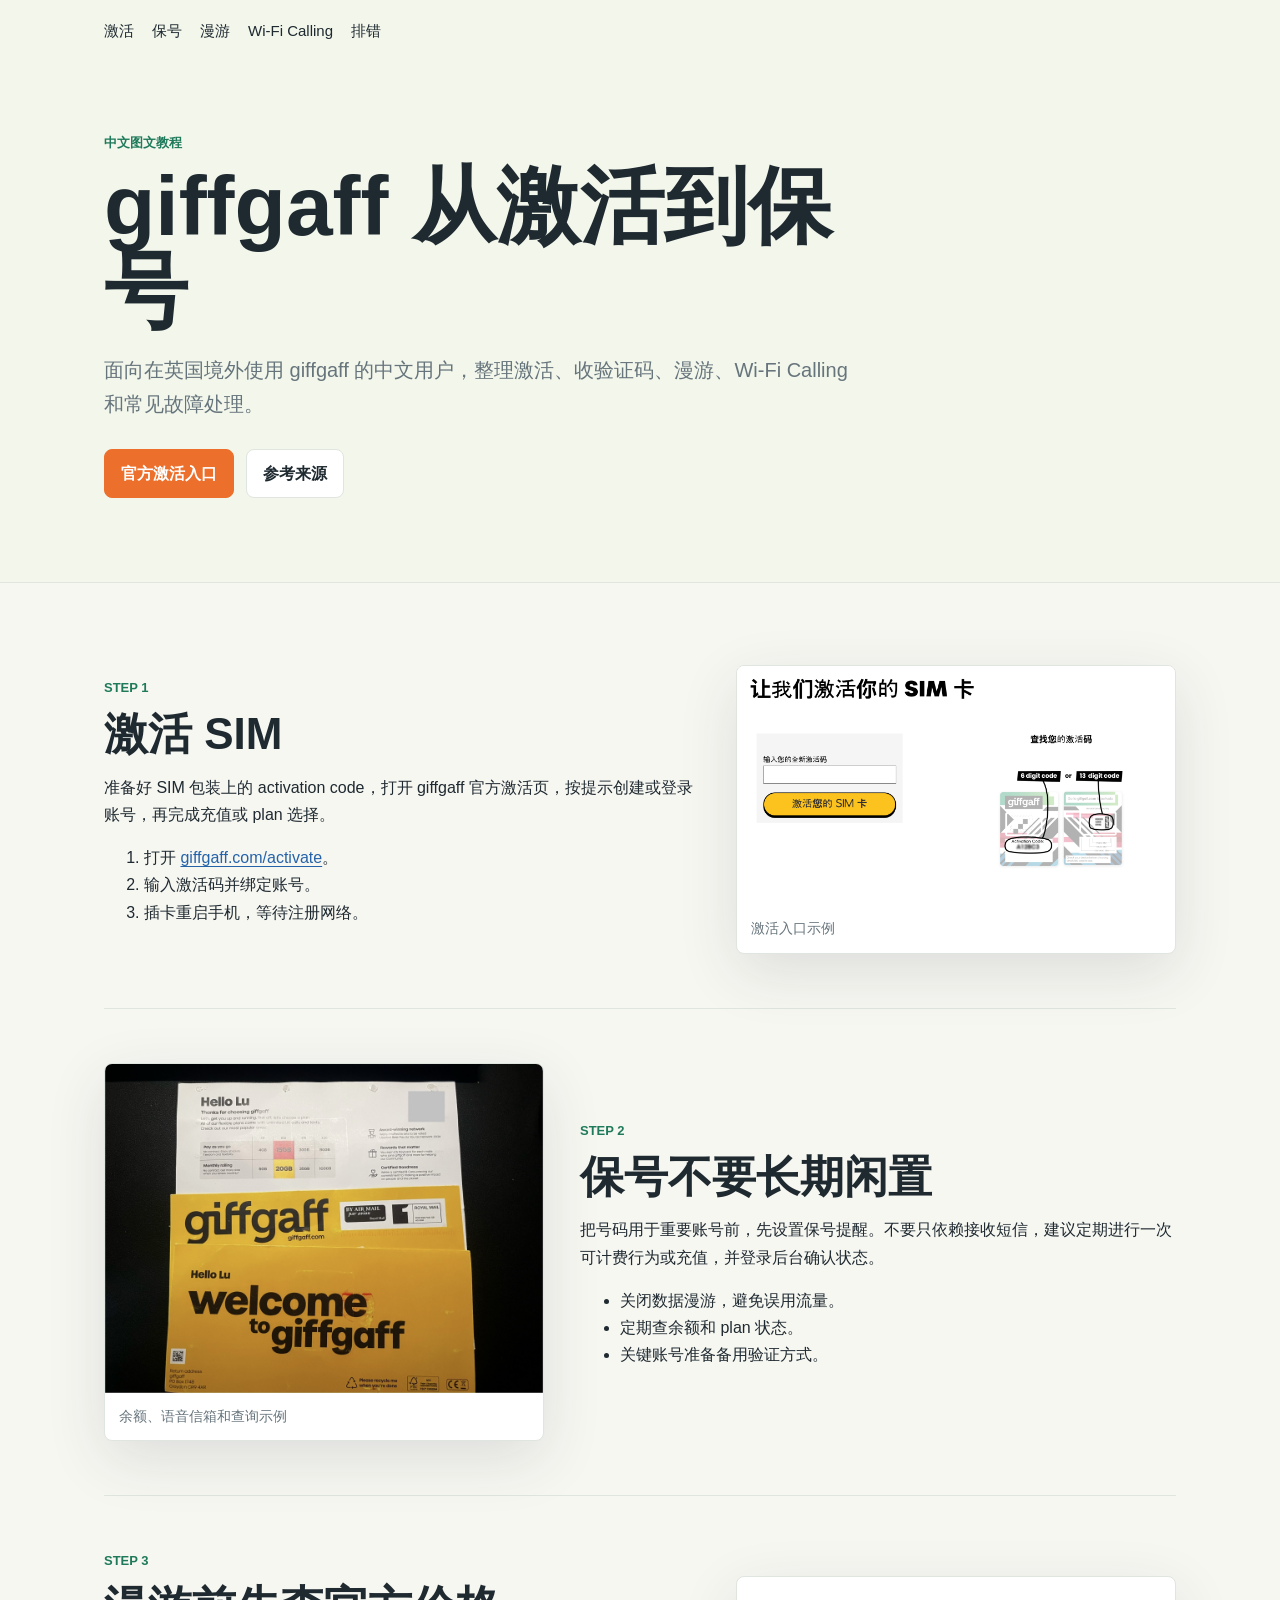
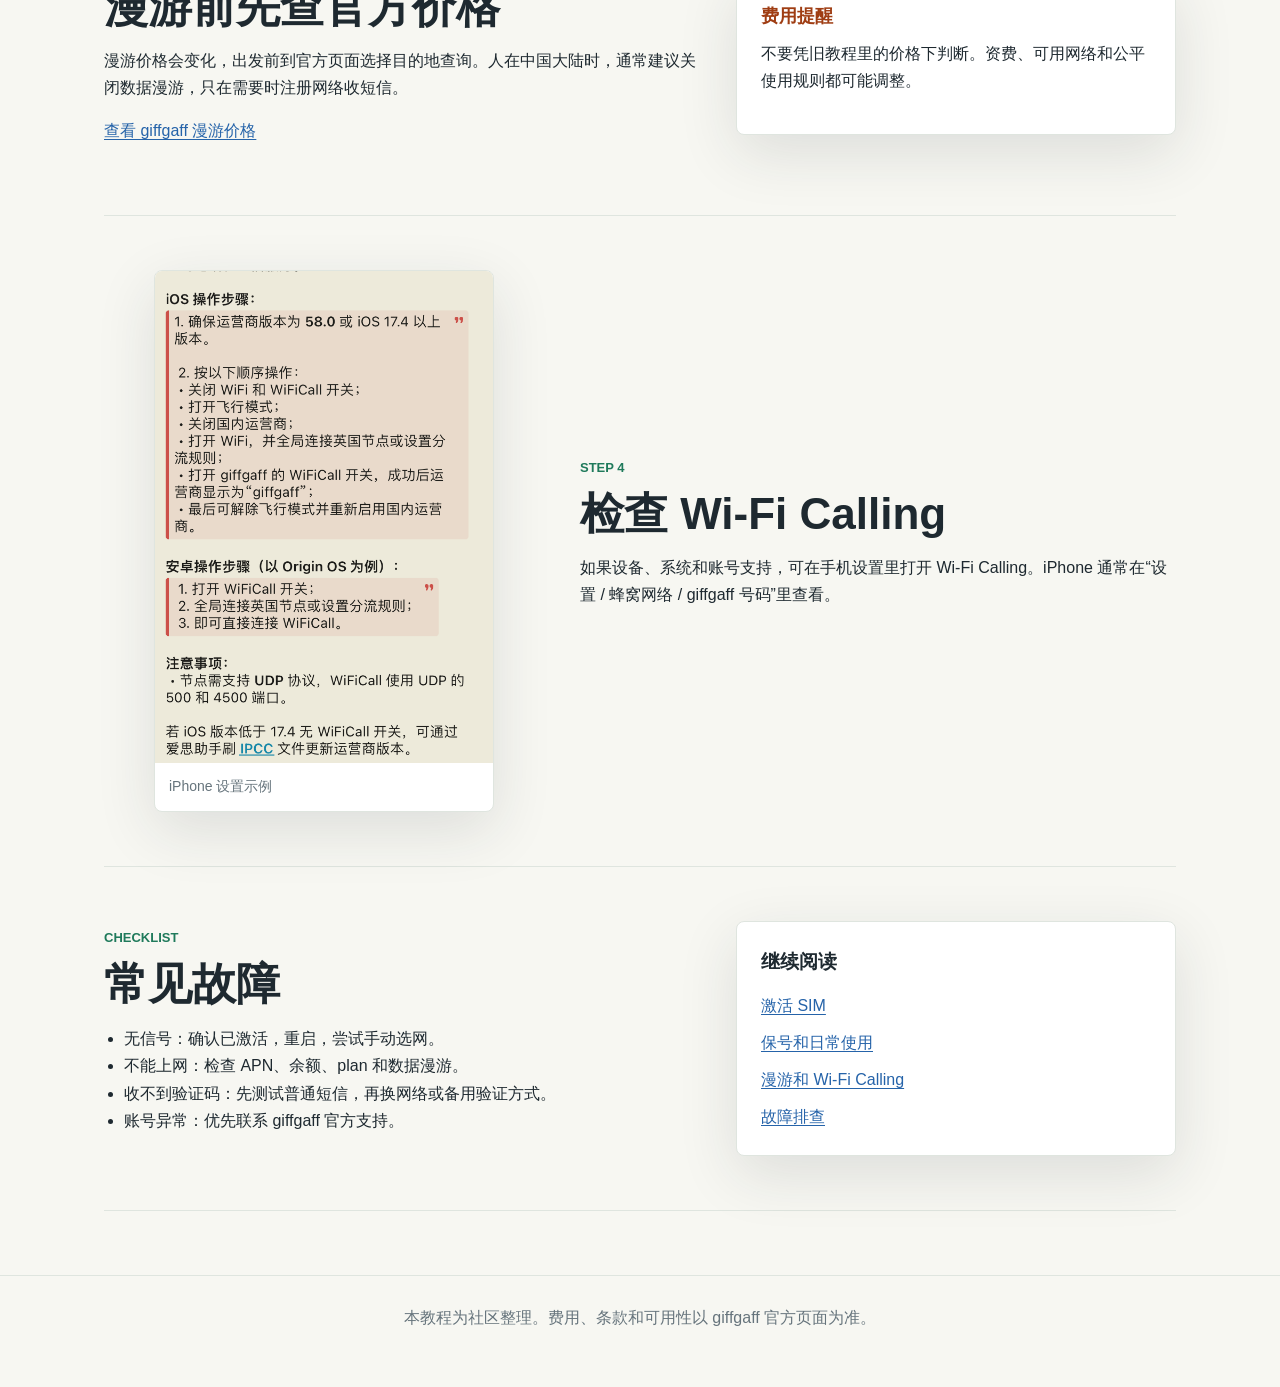
==== index.html @ 5f19ccd4 "Initial giffgaff tutorial" ====
<!doctype html>
<html lang="zh-CN">
  <head>
    <meta charset="utf-8" />
    <meta name="viewport" content="width=device-width, initial-scale=1" />
    <title>giffgaff 中文使用教程</title>
    <link rel="stylesheet" href="./styles.css" />
  </head>
  <body>
    <header class="site-header">
      <nav class="nav" aria-label="章节导航">
        <a href="#activate">激活</a>
        <a href="#keep">保号</a>
        <a href="#roaming">漫游</a>
        <a href="#wifi">Wi-Fi Calling</a>
        <a href="#troubleshoot">排错</a>
      </nav>
      <div class="hero">
        <p class="eyebrow">中文图文教程</p>
        <h1>giffgaff 从激活到保号</h1>
        <p class="lead">面向在英国境外使用 giffgaff 的中文用户，整理激活、收验证码、漫游、Wi-Fi Calling 和常见故障处理。</p>
        <div class="actions">
          <a class="button primary" href="https://www.giffgaff.com/activate">官方激活入口</a>
          <a class="button" href="./docs/references.md">参考来源</a>
        </div>
      </div>
    </header>

    <main>
      <section class="section" id="activate">
        <div class="section-copy">
          <p class="kicker">Step 1</p>
          <h2>激活 SIM</h2>
          <p>准备好 SIM 包装上的 activation code，打开 giffgaff 官方激活页，按提示创建或登录账号，再完成充值或 plan 选择。</p>
          <ol>
            <li>打开 <a href="https://www.giffgaff.com/activate">giffgaff.com/activate</a>。</li>
            <li>输入激活码并绑定账号。</li>
            <li>插卡重启手机，等待注册网络。</li>
          </ol>
        </div>
        <figure>
          <img src="./assets/images/activation-start.png" alt="giffgaff 激活页面截图" />
          <figcaption>激活入口示例</figcaption>
        </figure>
      </section>

      <section class="section alt" id="keep">
        <div class="section-copy">
          <p class="kicker">Step 2</p>
          <h2>保号不要长期闲置</h2>
          <p>把号码用于重要账号前，先设置保号提醒。不要只依赖接收短信，建议定期进行一次可计费行为或充值，并登录后台确认状态。</p>
          <ul>
            <li>关闭数据漫游，避免误用流量。</li>
            <li>定期查余额和 plan 状态。</li>
            <li>关键账号准备备用验证方式。</li>
          </ul>
        </div>
        <figure>
          <img src="./assets/images/voice-mail-and-balance.jpeg" alt="余额与语音信箱示例截图" />
          <figcaption>余额、语音信箱和查询示例</figcaption>
        </figure>
      </section>

      <section class="section" id="roaming">
        <div class="section-copy">
          <p class="kicker">Step 3</p>
          <h2>漫游前先查官方价格</h2>
          <p>漫游价格会变化，出发前到官方页面选择目的地查询。人在中国大陆时，通常建议关闭数据漫游，只在需要时注册网络收短信。</p>
          <p><a href="https://www.giffgaff.com/roaming-charges">查看 giffgaff 漫游价格</a></p>
        </div>
        <div class="note">
          <strong>费用提醒</strong>
          <p>不要凭旧教程里的价格下判断。资费、可用网络和公平使用规则都可能调整。</p>
        </div>
      </section>

      <section class="section alt" id="wifi">
        <div class="section-copy">
          <p class="kicker">Step 4</p>
          <h2>检查 Wi-Fi Calling</h2>
          <p>如果设备、系统和账号支持，可在手机设置里打开 Wi-Fi Calling。iPhone 通常在“设置 / 蜂窝网络 / giffgaff 号码”里查看。</p>
        </div>
        <figure class="phone">
          <img src="./assets/images/ios-wifi-calling-settings.png" alt="iPhone Wi-Fi Calling 设置截图" />
          <figcaption>iPhone 设置示例</figcaption>
        </figure>
      </section>

      <section class="section" id="troubleshoot">
        <div class="section-copy">
          <p class="kicker">Checklist</p>
          <h2>常见故障</h2>
          <ul class="checklist">
            <li>无信号：确认已激活，重启，尝试手动选网。</li>
            <li>不能上网：检查 APN、余额、plan 和数据漫游。</li>
            <li>收不到验证码：先测试普通短信，再换网络或备用验证方式。</li>
            <li>账号异常：优先联系 giffgaff 官方支持。</li>
          </ul>
        </div>
        <div class="links-panel">
          <h3>继续阅读</h3>
          <a href="./docs/activation.md">激活 SIM</a>
          <a href="./docs/keep-number.md">保号和日常使用</a>
          <a href="./docs/roaming-and-wifi-calling.md">漫游和 Wi-Fi Calling</a>
          <a href="./docs/troubleshooting.md">故障排查</a>
        </div>
      </section>
    </main>

    <footer>
      <p>本教程为社区整理。费用、条款和可用性以 giffgaff 官方页面为准。</p>
    </footer>
  </body>
</html>
---- styles.css ----
:root {
  color-scheme: light;
  --bg: #f7f7f2;
  --surface: #ffffff;
  --ink: #1e2930;
  --muted: #66747c;
  --line: #dfe5df;
  --brand: #ec6f2b;
  --brand-dark: #9f3d13;
  --green: #1f7a5b;
  --blue: #2563a9;
  --shadow: 0 18px 60px rgba(30, 41, 48, 0.12);
}

* {
  box-sizing: border-box;
}

body {
  margin: 0;
  background: var(--bg);
  color: var(--ink);
  font-family: -apple-system, BlinkMacSystemFont, "Segoe UI", "PingFang SC", "Microsoft YaHei", sans-serif;
  line-height: 1.7;
}

a {
  color: var(--blue);
  text-decoration-thickness: 0.08em;
  text-underline-offset: 0.18em;
}

.site-header {
  background: #f2f6eb;
  border-bottom: 1px solid var(--line);
}

.nav {
  max-width: 1120px;
  margin: 0 auto;
  padding: 18px 24px;
  display: flex;
  gap: 18px;
  flex-wrap: wrap;
}

.nav a {
  color: var(--ink);
  font-size: 15px;
  text-decoration: none;
}

.hero {
  max-width: 1120px;
  margin: 0 auto;
  padding: 70px 24px 84px;
}

.eyebrow,
.kicker {
  margin: 0 0 10px;
  color: var(--green);
  font-weight: 700;
  text-transform: uppercase;
  font-size: 13px;
}

h1,
h2,
h3,
p {
  margin-top: 0;
}

h1 {
  max-width: 780px;
  margin-bottom: 18px;
  font-size: clamp(42px, 8vw, 84px);
  line-height: 1.02;
  letter-spacing: 0;
}

.lead {
  max-width: 760px;
  color: var(--muted);
  font-size: 20px;
}

.actions {
  display: flex;
  gap: 12px;
  flex-wrap: wrap;
  margin-top: 28px;
}

.button {
  display: inline-flex;
  align-items: center;
  min-height: 44px;
  padding: 10px 16px;
  border: 1px solid var(--line);
  border-radius: 8px;
  color: var(--ink);
  background: var(--surface);
  text-decoration: none;
  font-weight: 700;
}

.button.primary {
  border-color: var(--brand);
  background: var(--brand);
  color: #ffffff;
}

main {
  max-width: 1120px;
  margin: 0 auto;
  padding: 28px 24px 64px;
}

.section {
  display: grid;
  grid-template-columns: minmax(0, 1fr) minmax(280px, 440px);
  gap: 36px;
  align-items: center;
  padding: 54px 0;
  border-bottom: 1px solid var(--line);
}

.section.alt {
  grid-template-columns: minmax(280px, 440px) minmax(0, 1fr);
}

.section.alt .section-copy {
  order: 2;
}

h2 {
  margin-bottom: 14px;
  font-size: clamp(28px, 4vw, 44px);
  line-height: 1.15;
  letter-spacing: 0;
}

figure,
.note,
.links-panel {
  margin: 0;
  background: var(--surface);
  border: 1px solid var(--line);
  border-radius: 8px;
  box-shadow: var(--shadow);
}

figure {
  overflow: hidden;
}

figure img {
  display: block;
  width: 100%;
  height: auto;
}

figure.phone {
  max-width: 340px;
  justify-self: center;
}

figcaption {
  padding: 12px 14px;
  color: var(--muted);
  font-size: 14px;
}

.note,
.links-panel {
  padding: 24px;
}

.note strong {
  display: block;
  margin-bottom: 8px;
  color: var(--brand-dark);
  font-size: 18px;
}

.links-panel {
  display: grid;
  gap: 10px;
}

.links-panel h3 {
  margin-bottom: 4px;
}

.checklist {
  padding-left: 20px;
}

footer {
  padding: 28px 24px 40px;
  color: var(--muted);
  text-align: center;
  border-top: 1px solid var(--line);
}

@media (max-width: 820px) {
  .hero {
    padding-top: 42px;
    padding-bottom: 52px;
  }

  .section,
  .section.alt {
    grid-template-columns: 1fr;
    gap: 24px;
    padding: 42px 0;
  }

  .section.alt .section-copy {
    order: 0;
  }

  figure.phone {
    max-width: 100%;
  }
}
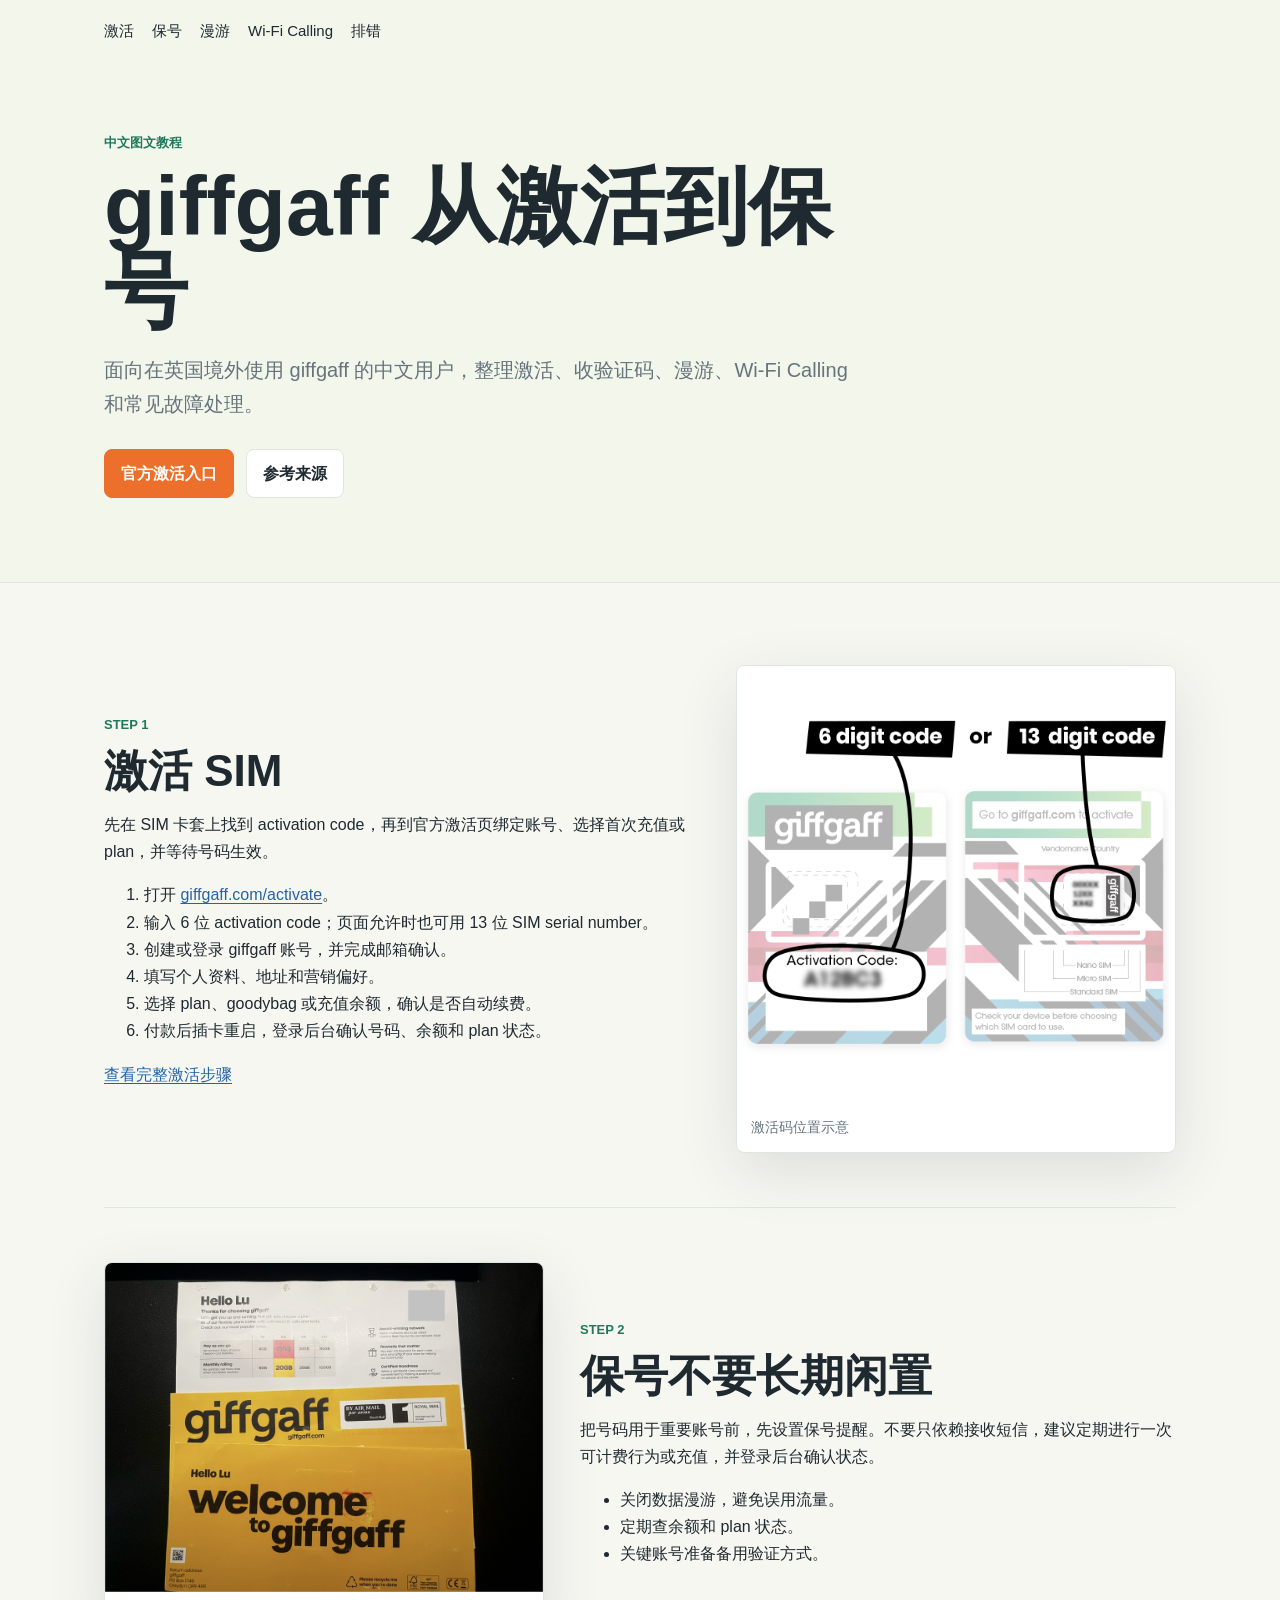
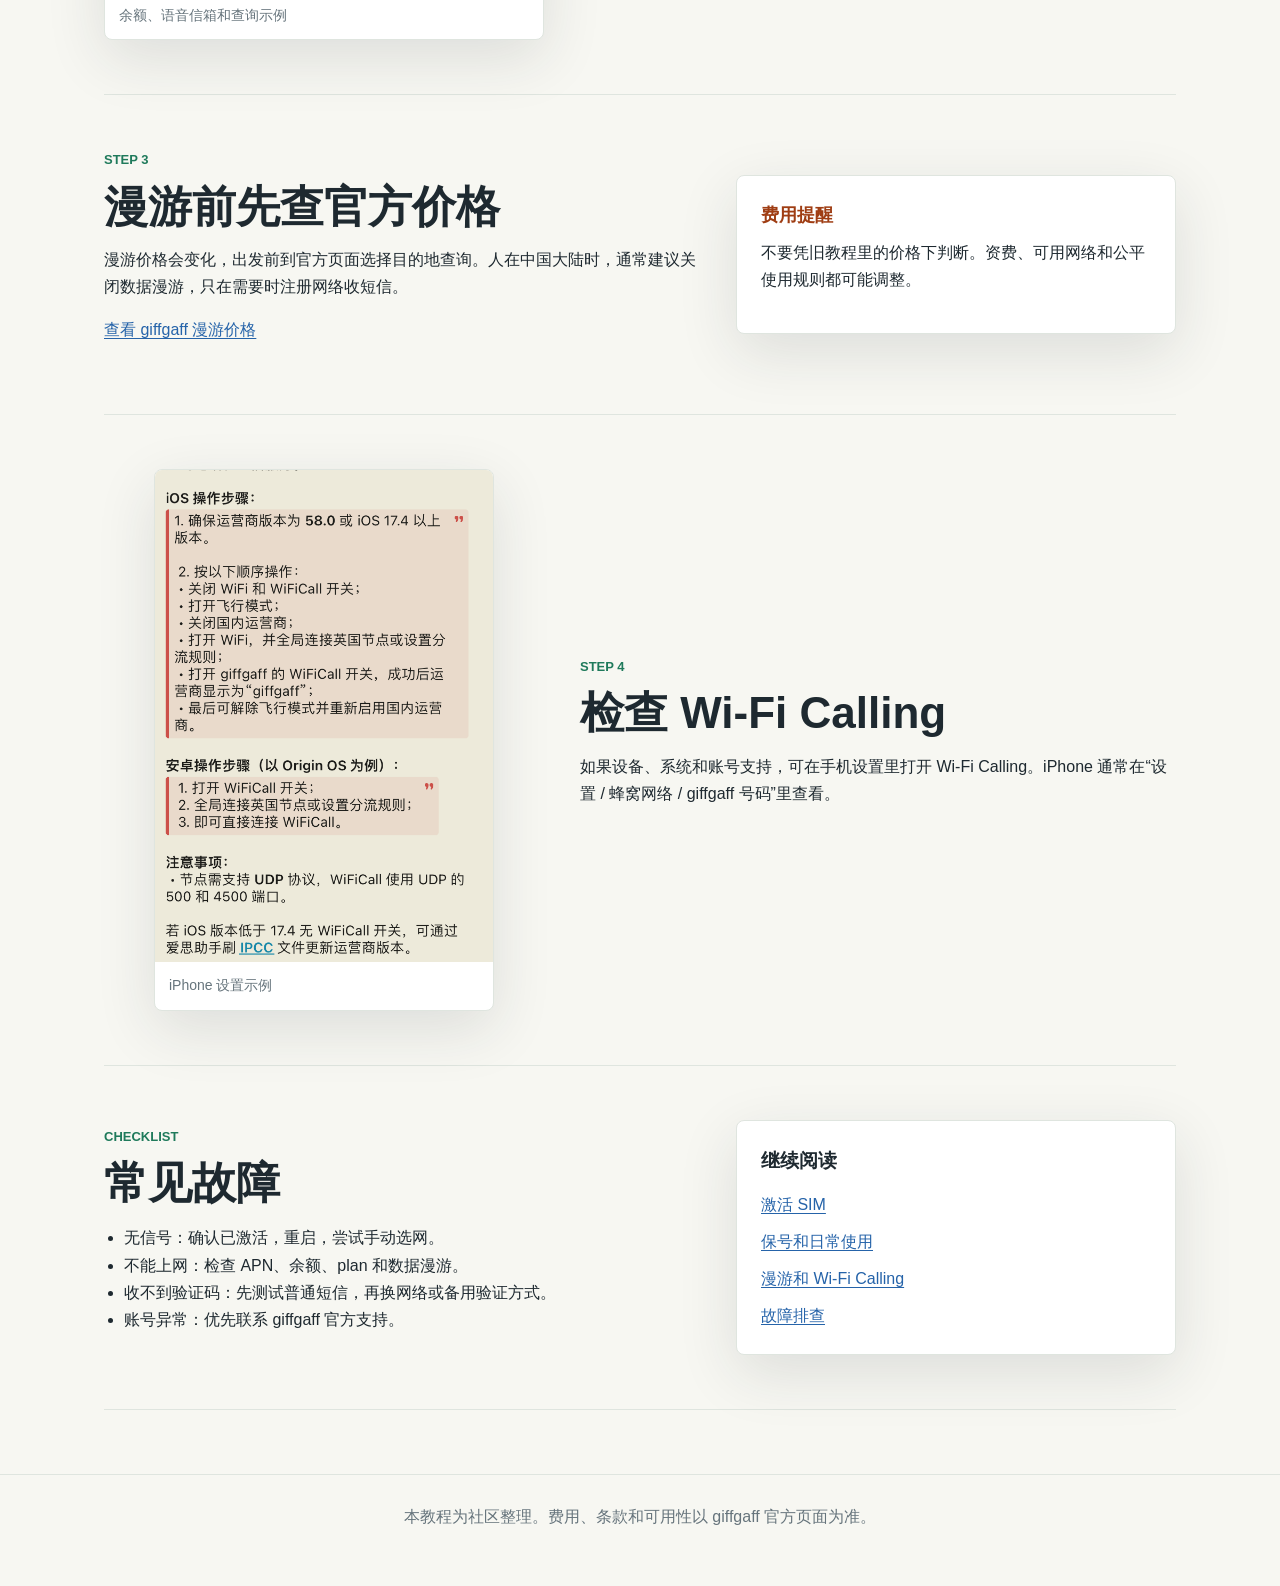
==== commit cca2bbb9: "Expand SIM activation guide" ====
--- a/index.html
+++ b/index.html
@@ -31,16 +31,20 @@
         <div class="section-copy">
           <p class="kicker">Step 1</p>
           <h2>激活 SIM</h2>
-          <p>准备好 SIM 包装上的 activation code，打开 giffgaff 官方激活页，按提示创建或登录账号，再完成充值或 plan 选择。</p>
+          <p>先在 SIM 卡套上找到 activation code，再到官方激活页绑定账号、选择首次充值或 plan，并等待号码生效。</p>
           <ol>
             <li>打开 <a href="https://www.giffgaff.com/activate">giffgaff.com/activate</a>。</li>
-            <li>输入激活码并绑定账号。</li>
-            <li>插卡重启手机，等待注册网络。</li>
+            <li>输入 6 位 activation code；页面允许时也可用 13 位 SIM serial number。</li>
+            <li>创建或登录 giffgaff 账号，并完成邮箱确认。</li>
+            <li>填写个人资料、地址和营销偏好。</li>
+            <li>选择 plan、goodybag 或充值余额，确认是否自动续费。</li>
+            <li>付款后插卡重启，登录后台确认号码、余额和 plan 状态。</li>
           </ol>
+          <p><a href="./docs/activation.md">查看完整激活步骤</a></p>
         </div>
         <figure>
-          <img src="./assets/images/activation-start.png" alt="giffgaff 激活页面截图" />
-          <figcaption>激活入口示例</figcaption>
+          <img src="./assets/images/activation-official-three-steps.png" alt="giffgaff 激活码位置示意图" />
+          <figcaption>激活码位置示意</figcaption>
         </figure>
       </section>
 
@@ -112,4 +116,3 @@
     </footer>
   </body>
 </html>
-
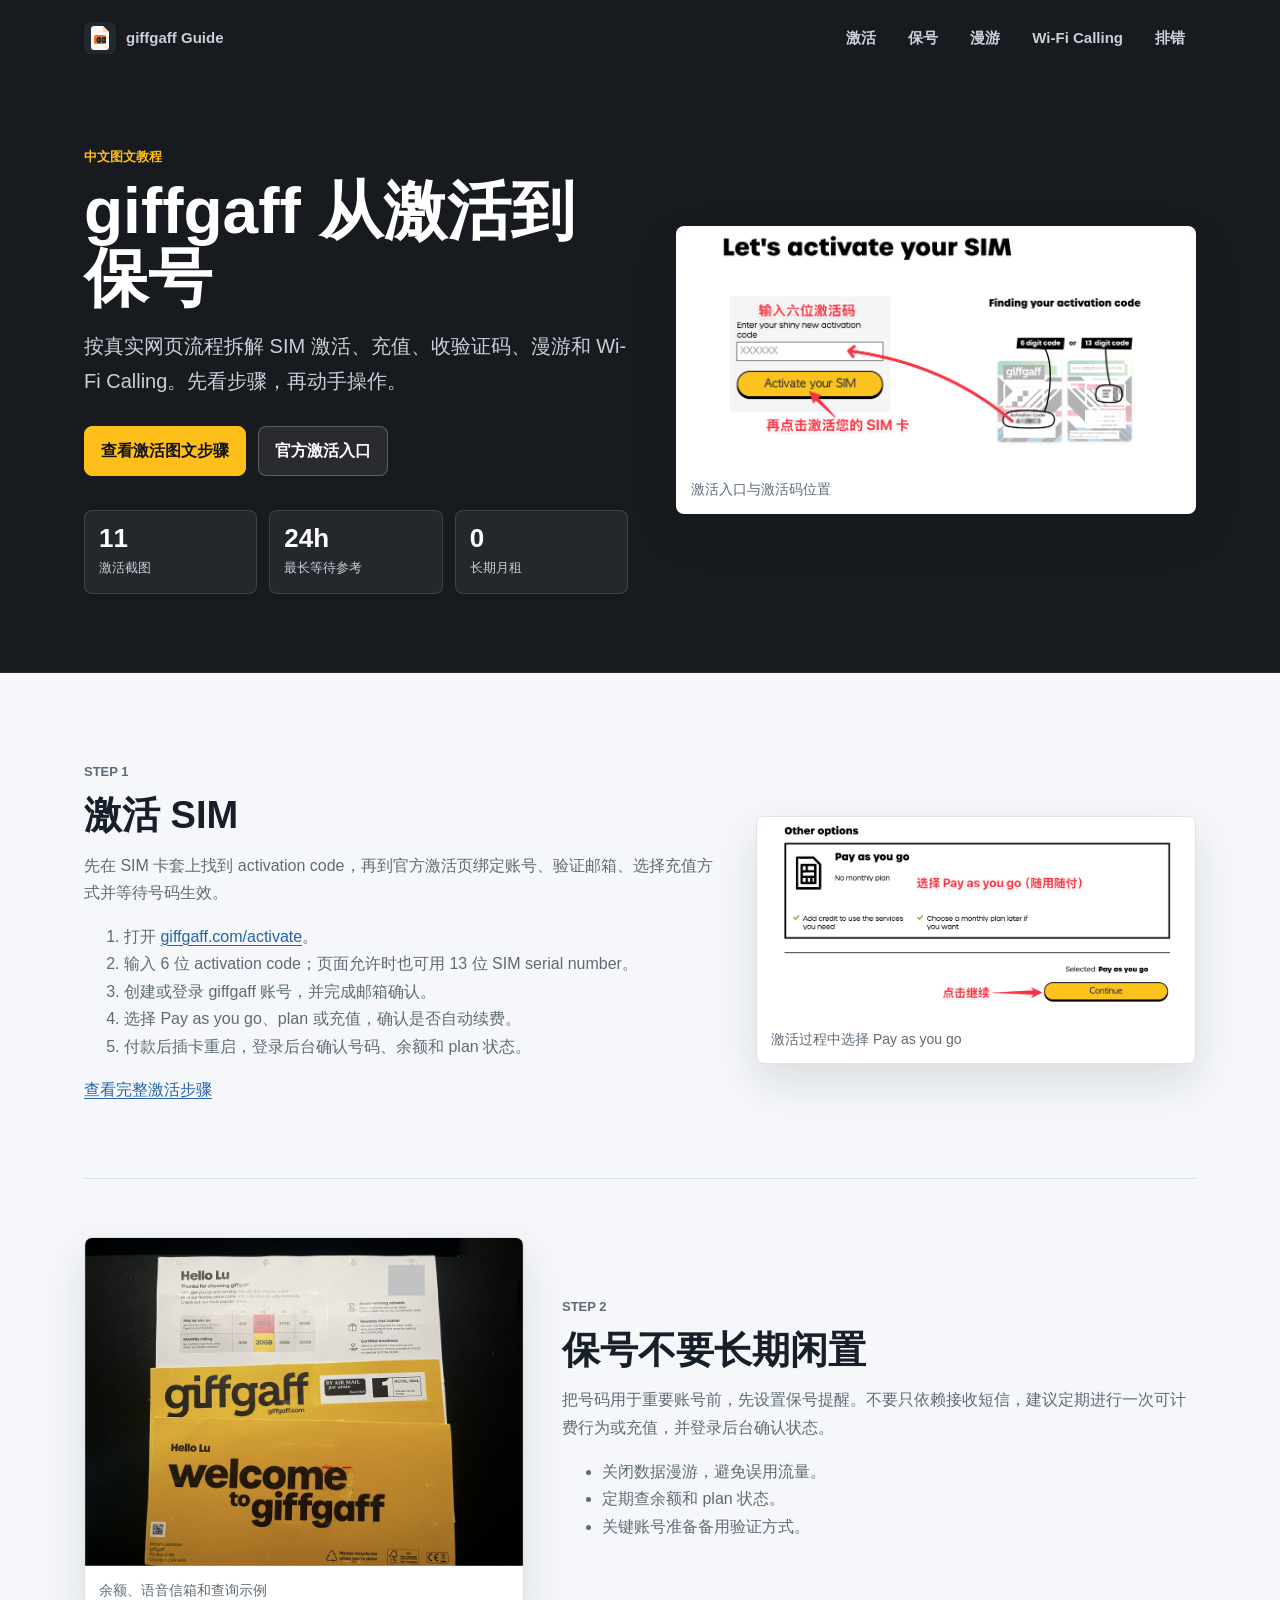
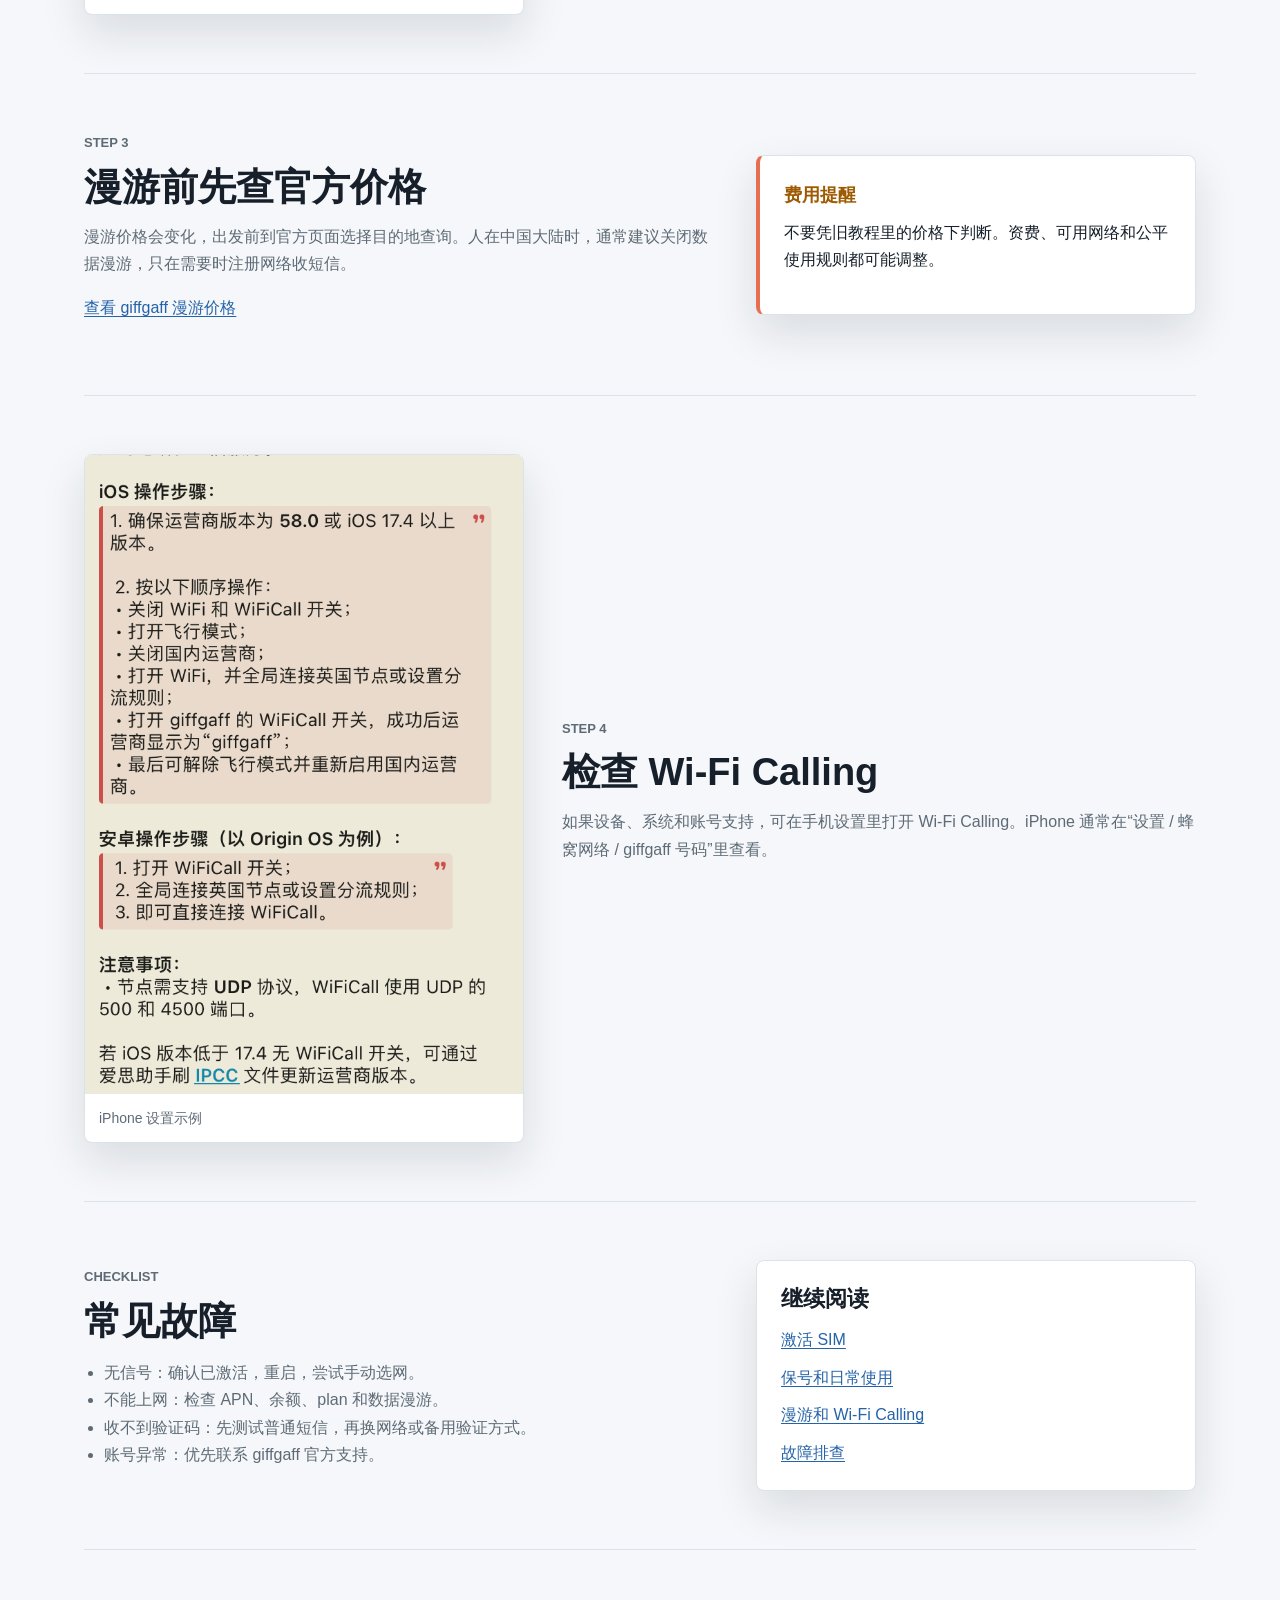
==== commit 7964a4ad: "Improve activation guide layout" ====
--- a/index.html
+++ b/index.html
@@ -4,25 +4,52 @@
     <meta charset="utf-8" />
     <meta name="viewport" content="width=device-width, initial-scale=1" />
     <title>giffgaff 中文使用教程</title>
+    <link rel="icon" href="./assets/site-icon.svg" type="image/svg+xml" />
     <link rel="stylesheet" href="./styles.css" />
   </head>
   <body>
     <header class="site-header">
       <nav class="nav" aria-label="章节导航">
-        <a href="#activate">激活</a>
-        <a href="#keep">保号</a>
-        <a href="#roaming">漫游</a>
-        <a href="#wifi">Wi-Fi Calling</a>
-        <a href="#troubleshoot">排错</a>
+        <a class="brand" href="./index.html" aria-label="giffgaff 中文使用教程首页">
+          <img src="./assets/site-icon.svg" alt="" />
+          <span>giffgaff Guide</span>
+        </a>
+        <div class="nav-links">
+          <a href="#activate">激活</a>
+          <a href="#keep">保号</a>
+          <a href="#roaming">漫游</a>
+          <a href="#wifi">Wi-Fi Calling</a>
+          <a href="#troubleshoot">排错</a>
+        </div>
       </nav>
       <div class="hero">
-        <p class="eyebrow">中文图文教程</p>
-        <h1>giffgaff 从激活到保号</h1>
-        <p class="lead">面向在英国境外使用 giffgaff 的中文用户，整理激活、收验证码、漫游、Wi-Fi Calling 和常见故障处理。</p>
-        <div class="actions">
-          <a class="button primary" href="https://www.giffgaff.com/activate">官方激活入口</a>
-          <a class="button" href="./docs/references.md">参考来源</a>
+        <div class="hero-copy">
+          <p class="eyebrow">中文图文教程</p>
+          <h1>giffgaff 从激活到保号</h1>
+          <p class="lead">按真实网页流程拆解 SIM 激活、充值、收验证码、漫游和 Wi-Fi Calling。先看步骤，再动手操作。</p>
+          <div class="actions">
+            <a class="button primary" href="./docs/activation.html">查看激活图文步骤</a>
+            <a class="button ghost" href="https://www.giffgaff.com/activate">官方激活入口</a>
+          </div>
+          <dl class="quick-facts" aria-label="教程要点">
+            <div>
+              <dt>11</dt>
+              <dd>激活截图</dd>
+            </div>
+            <div>
+              <dt>24h</dt>
+              <dd>最长等待参考</dd>
+            </div>
+            <div>
+              <dt>0</dt>
+              <dd>长期月租</dd>
+            </div>
+          </dl>
         </div>
+        <figure class="hero-visual">
+          <img src="./assets/images/activation-step-01.png" alt="giffgaff 激活码输入页面截图" />
+          <figcaption>激活入口与激活码位置</figcaption>
+        </figure>
       </div>
     </header>
 
@@ -31,20 +58,19 @@
         <div class="section-copy">
           <p class="kicker">Step 1</p>
           <h2>激活 SIM</h2>
-          <p>先在 SIM 卡套上找到 activation code，再到官方激活页绑定账号、选择首次充值或 plan，并等待号码生效。</p>
+          <p>先在 SIM 卡套上找到 activation code，再到官方激活页绑定账号、验证邮箱、选择充值方式并等待号码生效。</p>
           <ol>
             <li>打开 <a href="https://www.giffgaff.com/activate">giffgaff.com/activate</a>。</li>
             <li>输入 6 位 activation code；页面允许时也可用 13 位 SIM serial number。</li>
             <li>创建或登录 giffgaff 账号，并完成邮箱确认。</li>
-            <li>填写个人资料、地址和营销偏好。</li>
-            <li>选择 plan、goodybag 或充值余额，确认是否自动续费。</li>
+            <li>选择 Pay as you go、plan 或充值，确认是否自动续费。</li>
             <li>付款后插卡重启，登录后台确认号码、余额和 plan 状态。</li>
           </ol>
-          <p><a href="./docs/activation.md">查看完整激活步骤</a></p>
+          <p><a href="./docs/activation.html">查看完整激活步骤</a></p>
         </div>
         <figure>
-          <img src="./assets/images/activation-official-three-steps.png" alt="giffgaff 激活码位置示意图" />
-          <figcaption>激活码位置示意</figcaption>
+          <img src="./assets/images/activation-step-06.png" alt="giffgaff Pay as you go 选择页面截图" />
+          <figcaption>激活过程中选择 Pay as you go</figcaption>
         </figure>
       </section>
 
@@ -103,16 +129,12 @@
         </div>
         <div class="links-panel">
           <h3>继续阅读</h3>
-          <a href="./docs/activation.md">激活 SIM</a>
-          <a href="./docs/keep-number.md">保号和日常使用</a>
-          <a href="./docs/roaming-and-wifi-calling.md">漫游和 Wi-Fi Calling</a>
-          <a href="./docs/troubleshooting.md">故障排查</a>
+          <a href="./docs/activation.html">激活 SIM</a>
+          <a href="./docs/keep-number.html">保号和日常使用</a>
+          <a href="./docs/roaming-and-wifi-calling.html">漫游和 Wi-Fi Calling</a>
+          <a href="./docs/troubleshooting.html">故障排查</a>
         </div>
       </section>
     </main>
-
-    <footer>
-      <p>本教程为社区整理。费用、条款和可用性以 giffgaff 官方页面为准。</p>
-    </footer>
   </body>
 </html>
--- a/styles.css
+++ b/styles.css
@@ -1,19 +1,28 @@
 :root {
   color-scheme: light;
-  --bg: #f7f7f2;
+  --bg: #f5f7fa;
   --surface: #ffffff;
-  --ink: #1e2930;
-  --muted: #66747c;
-  --line: #dfe5df;
-  --brand: #ec6f2b;
-  --brand-dark: #9f3d13;
-  --green: #1f7a5b;
+  --surface-soft: #eef3f0;
+  --ink: #17202a;
+  --muted: #5e6b76;
+  --line: #dbe3ea;
+  --line-strong: #c5d1dc;
+  --brand: #ffbf1b;
+  --brand-dark: #9d5a00;
+  --green: #1c7c59;
   --blue: #2563a9;
-  --shadow: 0 18px 60px rgba(30, 41, 48, 0.12);
+  --coral: #e66f51;
+  --header: #171a1f;
+  --header-muted: #c8d0d8;
+  --shadow: 0 18px 44px rgba(23, 32, 42, 0.12);
 }
 
 * {
   box-sizing: border-box;
+}
+
+html {
+  scroll-behavior: smooth;
 }
 
 body {
@@ -21,7 +30,11 @@
   background: var(--bg);
   color: var(--ink);
   font-family: -apple-system, BlinkMacSystemFont, "Segoe UI", "PingFang SC", "Microsoft YaHei", sans-serif;
-  line-height: 1.7;
+  line-height: 1.72;
+}
+
+img {
+  max-width: 100%;
 }
 
 a {
@@ -30,37 +43,92 @@
   text-underline-offset: 0.18em;
 }
 
-.site-header {
-  background: #f2f6eb;
-  border-bottom: 1px solid var(--line);
-}
-
-.nav {
-  max-width: 1120px;
+a:hover {
+  color: #174a82;
+}
+
+.site-header,
+.doc-header {
+  background: var(--header);
+  color: #ffffff;
+  border-bottom: 1px solid rgba(255, 255, 255, 0.08);
+}
+
+.nav,
+.doc-nav {
+  max-width: 1160px;
   margin: 0 auto;
   padding: 18px 24px;
   display: flex;
-  gap: 18px;
+  align-items: center;
+  justify-content: space-between;
+  gap: 24px;
+}
+
+.brand {
+  display: inline-flex;
+  align-items: center;
+  gap: 10px;
+  min-height: 40px;
+  color: #ffffff;
+  font-weight: 800;
+  text-decoration: none;
+}
+
+.brand img {
+  width: 32px;
+  height: 32px;
+}
+
+.nav-links,
+.doc-nav {
+  display: flex;
+  gap: 10px;
   flex-wrap: wrap;
 }
 
-.nav a {
-  color: var(--ink);
+.nav a,
+.doc-nav a {
+  color: var(--header-muted);
   font-size: 15px;
+  font-weight: 700;
   text-decoration: none;
 }
 
+.nav-links a,
+.doc-nav a {
+  min-height: 36px;
+  padding: 6px 10px;
+  border: 1px solid transparent;
+  border-radius: 8px;
+}
+
+.nav-links a:hover,
+.doc-nav a:hover {
+  color: #ffffff;
+  border-color: rgba(255, 255, 255, 0.18);
+  background: rgba(255, 255, 255, 0.06);
+}
+
 .hero {
-  max-width: 1120px;
+  max-width: 1160px;
   margin: 0 auto;
-  padding: 70px 24px 84px;
+  padding: 70px 24px 78px;
+  display: grid;
+  grid-template-columns: minmax(0, 1fr) minmax(360px, 520px);
+  gap: 48px;
+  align-items: center;
+}
+
+.hero-copy {
+  min-width: 0;
 }
 
 .eyebrow,
 .kicker {
   margin: 0 0 10px;
-  color: var(--green);
-  font-weight: 700;
+  color: var(--brand);
+  font-weight: 800;
   text-transform: uppercase;
   font-size: 13px;
 }
@@ -75,14 +143,14 @@
 h1 {
   max-width: 780px;
   margin-bottom: 18px;
-  font-size: clamp(42px, 8vw, 84px);
-  line-height: 1.02;
+  font-size: 64px;
+  line-height: 1.04;
   letter-spacing: 0;
 }
 
 .lead {
   max-width: 760px;
-  color: var(--muted);
+  color: var(--header-muted);
   font-size: 20px;
 }
 
@@ -96,50 +164,64 @@
 .button {
   display: inline-flex;
   align-items: center;
+  justify-content: center;
   min-height: 44px;
   padding: 10px 16px;
-  border: 1px solid var(--line);
+  border: 1px solid var(--line-strong);
   border-radius: 8px;
   color: var(--ink);
   background: var(--surface);
   text-decoration: none;
-  font-weight: 700;
+  font-weight: 800;
+}
+
+.button:hover {
+  color: var(--ink);
+  border-color: var(--ink);
 }
 
 .button.primary {
   border-color: var(--brand);
   background: var(--brand);
+  color: #141414;
+}
+
+.button.ghost {
   color: #ffffff;
-}
-
-main {
-  max-width: 1120px;
-  margin: 0 auto;
-  padding: 28px 24px 64px;
-}
-
-.section {
-  display: grid;
-  grid-template-columns: minmax(0, 1fr) minmax(280px, 440px);
-  gap: 36px;
-  align-items: center;
-  padding: 54px 0;
-  border-bottom: 1px solid var(--line);
-}
-
-.section.alt {
-  grid-template-columns: minmax(280px, 440px) minmax(0, 1fr);
-}
-
-.section.alt .section-copy {
-  order: 2;
-}
-
-h2 {
-  margin-bottom: 14px;
-  font-size: clamp(28px, 4vw, 44px);
-  line-height: 1.15;
-  letter-spacing: 0;
+  border-color: rgba(255, 255, 255, 0.24);
+  background: rgba(255, 255, 255, 0.08);
+}
+
+.button.ghost:hover {
+  color: #ffffff;
+  border-color: rgba(255, 255, 255, 0.48);
+}
+
+.quick-facts {
+  display: grid;
+  grid-template-columns: repeat(3, minmax(0, 1fr));
+  gap: 12px;
+  margin: 34px 0 0;
+}
+
+.quick-facts div {
+  padding: 14px;
+  border: 1px solid rgba(255, 255, 255, 0.12);
+  border-radius: 8px;
+  background: rgba(255, 255, 255, 0.06);
+}
+
+.quick-facts dt {
+  color: #ffffff;
+  font-size: 26px;
+  font-weight: 900;
+  line-height: 1;
+}
+
+.quick-facts dd {
+  margin: 6px 0 0;
+  color: var(--header-muted);
+  font-size: 13px;
 }
 
 figure,
@@ -162,9 +244,9 @@
   height: auto;
 }
 
-figure.phone {
-  max-width: 340px;
-  justify-self: center;
+.hero-visual {
+  border-color: rgba(255, 255, 255, 0.16);
+  background: #ffffff;
 }
 
 figcaption {
@@ -173,9 +255,63 @@
   font-size: 14px;
 }
 
+main {
+  max-width: 1160px;
+  margin: 0 auto;
+  padding: 30px 24px 70px;
+}
+
+.section {
+  display: grid;
+  grid-template-columns: minmax(0, 1fr) minmax(280px, 440px);
+  gap: 38px;
+  align-items: center;
+  padding: 58px 0;
+  border-bottom: 1px solid var(--line);
+}
+
+.section.alt {
+  grid-template-columns: minmax(280px, 440px) minmax(0, 1fr);
+}
+
+.section.alt .section-copy {
+  order: 2;
+}
+
+h2 {
+  margin-bottom: 14px;
+  font-size: 38px;
+  line-height: 1.16;
+  letter-spacing: 0;
+}
+
+h3 {
+  margin-bottom: 8px;
+  font-size: 22px;
+  line-height: 1.25;
+  letter-spacing: 0;
+}
+
+.section-copy p,
+.section-copy li,
+.doc-main p,
+.doc-main li {
+  color: var(--muted);
+}
+
+.section-copy h2,
+.doc-main h2,
+.doc-main h3 {
+  color: var(--ink);
+}
+
 .note,
 .links-panel {
   padding: 24px;
+}
+
+.note {
+  border-left: 4px solid var(--coral);
 }
 
 .note strong {
@@ -198,6 +334,208 @@
   padding-left: 20px;
 }
 
+.doc-header .doc-nav {
+  justify-content: flex-start;
+}
+
+.doc-title {
+  max-width: 1040px;
+  margin: 0 auto;
+  padding: 48px 24px 58px;
+}
+
+.doc-title h1 {
+  max-width: 760px;
+  font-size: 54px;
+}
+
+.doc-main {
+  max-width: 1040px;
+}
+
+.doc-main article:not(.activation-guide) {
+  background: var(--surface);
+  border: 1px solid var(--line);
+  border-radius: 8px;
+  box-shadow: var(--shadow);
+  padding: 34px;
+}
+
+.doc-main h2 {
+  margin-top: 34px;
+  font-size: 32px;
+}
+
+.doc-main h2:first-child {
+  margin-top: 0;
+}
+
+.doc-main img {
+  display: block;
+  max-width: 100%;
+  height: auto;
+  margin: 18px 0;
+  border: 1px solid var(--line);
+  border-radius: 8px;
+}
+
+.doc-main table {
+  width: 100%;
+  border-collapse: collapse;
+  margin: 18px 0;
+  font-size: 15px;
+}
+
+.doc-main th,
+.doc-main td {
+  padding: 10px 12px;
+  border: 1px solid var(--line);
+  text-align: left;
+  vertical-align: top;
+}
+
+.doc-main th {
+  background: var(--surface-soft);
+}
+
+.doc-main code {
+  padding: 2px 5px;
+  border-radius: 4px;
+  background: #eef2f0;
+  color: #25313a;
+}
+
+.activation-guide {
+  display: grid;
+  gap: 24px;
+}
+
+.doc-intro,
+.notice-band,
+.support-grid > div {
+  background: var(--surface);
+  border: 1px solid var(--line);
+  border-radius: 8px;
+  box-shadow: var(--shadow);
+}
+
+.doc-intro {
+  display: grid;
+  grid-template-columns: minmax(0, 1fr) minmax(280px, 380px);
+  gap: 28px;
+  padding: 28px;
+}
+
+.doc-intro h2,
+.support-grid h2 {
+  margin-top: 0;
+}
+
+.prep-list {
+  margin: 0;
+  padding: 0;
+  display: grid;
+  gap: 10px;
+  list-style: none;
+}
+
+.prep-list li {
+  position: relative;
+  padding-left: 22px;
+}
+
+.prep-list li::before {
+  content: "";
+  position: absolute;
+  left: 0;
+  top: 12px;
+  width: 8px;
+  height: 8px;
+  border-radius: 50%;
+  background: var(--green);
+}
+
+.notice-band {
+  padding: 20px 24px;
+  border-left: 4px solid var(--brand);
+}
+
+.notice-band strong {
+  display: block;
+  margin-bottom: 6px;
+  color: var(--brand-dark);
+}
+
+.notice-band p {
+  margin-bottom: 0;
+}
+
+.activation-steps {
+  display: grid;
+  gap: 22px;
+}
+
+.step-card {
+  display: grid;
+  grid-template-columns: minmax(260px, 0.78fr) minmax(0, 1.22fr);
+  gap: 24px;
+  align-items: center;
+  padding: 24px;
+  background: var(--surface);
+  border: 1px solid var(--line);
+  border-radius: 8px;
+  box-shadow: var(--shadow);
+}
+
+.step-copy {
+  min-width: 0;
+}
+
+.step-number {
+  display: inline-flex;
+  align-items: center;
+  justify-content: center;
+  width: 44px;
+  height: 32px;
+  margin-bottom: 16px;
+  border-radius: 8px;
+  background: #17202a;
+  color: var(--brand);
+  font-weight: 900;
+  line-height: 1;
+}
+
+.step-card h2 {
+  margin-top: 0;
+  font-size: 30px;
+}
+
+.step-shot {
+  box-shadow: none;
+}
+
+.step-shot img {
+  margin: 0;
+  border: 0;
+}
+
+.support-grid {
+  display: grid;
+  grid-template-columns: repeat(2, minmax(0, 1fr));
+  gap: 22px;
+}
+
+.support-grid > div {
+  padding: 26px;
+}
+
+.next-links {
+  display: flex;
+  gap: 12px;
+  flex-wrap: wrap;
+  margin-top: 4px;
+}
+
 footer {
   padding: 28px 24px 40px;
   color: var(--muted);
@@ -205,25 +543,75 @@
   border-top: 1px solid var(--line);
 }
 
-@media (max-width: 820px) {
+@media (max-width: 960px) {
+  h1 {
+    font-size: 48px;
+  }
+
+  h2 {
+    font-size: 32px;
+  }
+
+  .hero,
+  .section,
+  .section.alt,
+  .doc-intro,
+  .step-card,
+  .support-grid {
+    grid-template-columns: 1fr;
+  }
+
   .hero {
-    padding-top: 42px;
-    padding-bottom: 52px;
-  }
-
-  .section,
-  .section.alt {
-    grid-template-columns: 1fr;
-    gap: 24px;
-    padding: 42px 0;
+    padding-top: 48px;
+    padding-bottom: 56px;
   }
 
   .section.alt .section-copy {
     order: 0;
   }
 
-  figure.phone {
-    max-width: 100%;
-  }
-}
-
+  .step-card {
+    padding: 20px;
+  }
+}
+
+@media (max-width: 640px) {
+  .nav,
+  .doc-nav {
+    align-items: flex-start;
+    flex-direction: column;
+  }
+
+  .nav-links,
+  .doc-nav {
+    gap: 6px;
+  }
+
+  h1,
+  .doc-title h1 {
+    font-size: 40px;
+  }
+
+  .lead {
+    font-size: 18px;
+  }
+
+  .quick-facts {
+    grid-template-columns: 1fr;
+  }
+
+  main {
+    padding-left: 18px;
+    padding-right: 18px;
+  }
+
+  .doc-main article:not(.activation-guide),
+  .doc-intro,
+  .support-grid > div {
+    padding: 22px 18px;
+  }
+
+  .step-card {
+    padding: 16px;
+  }
+}
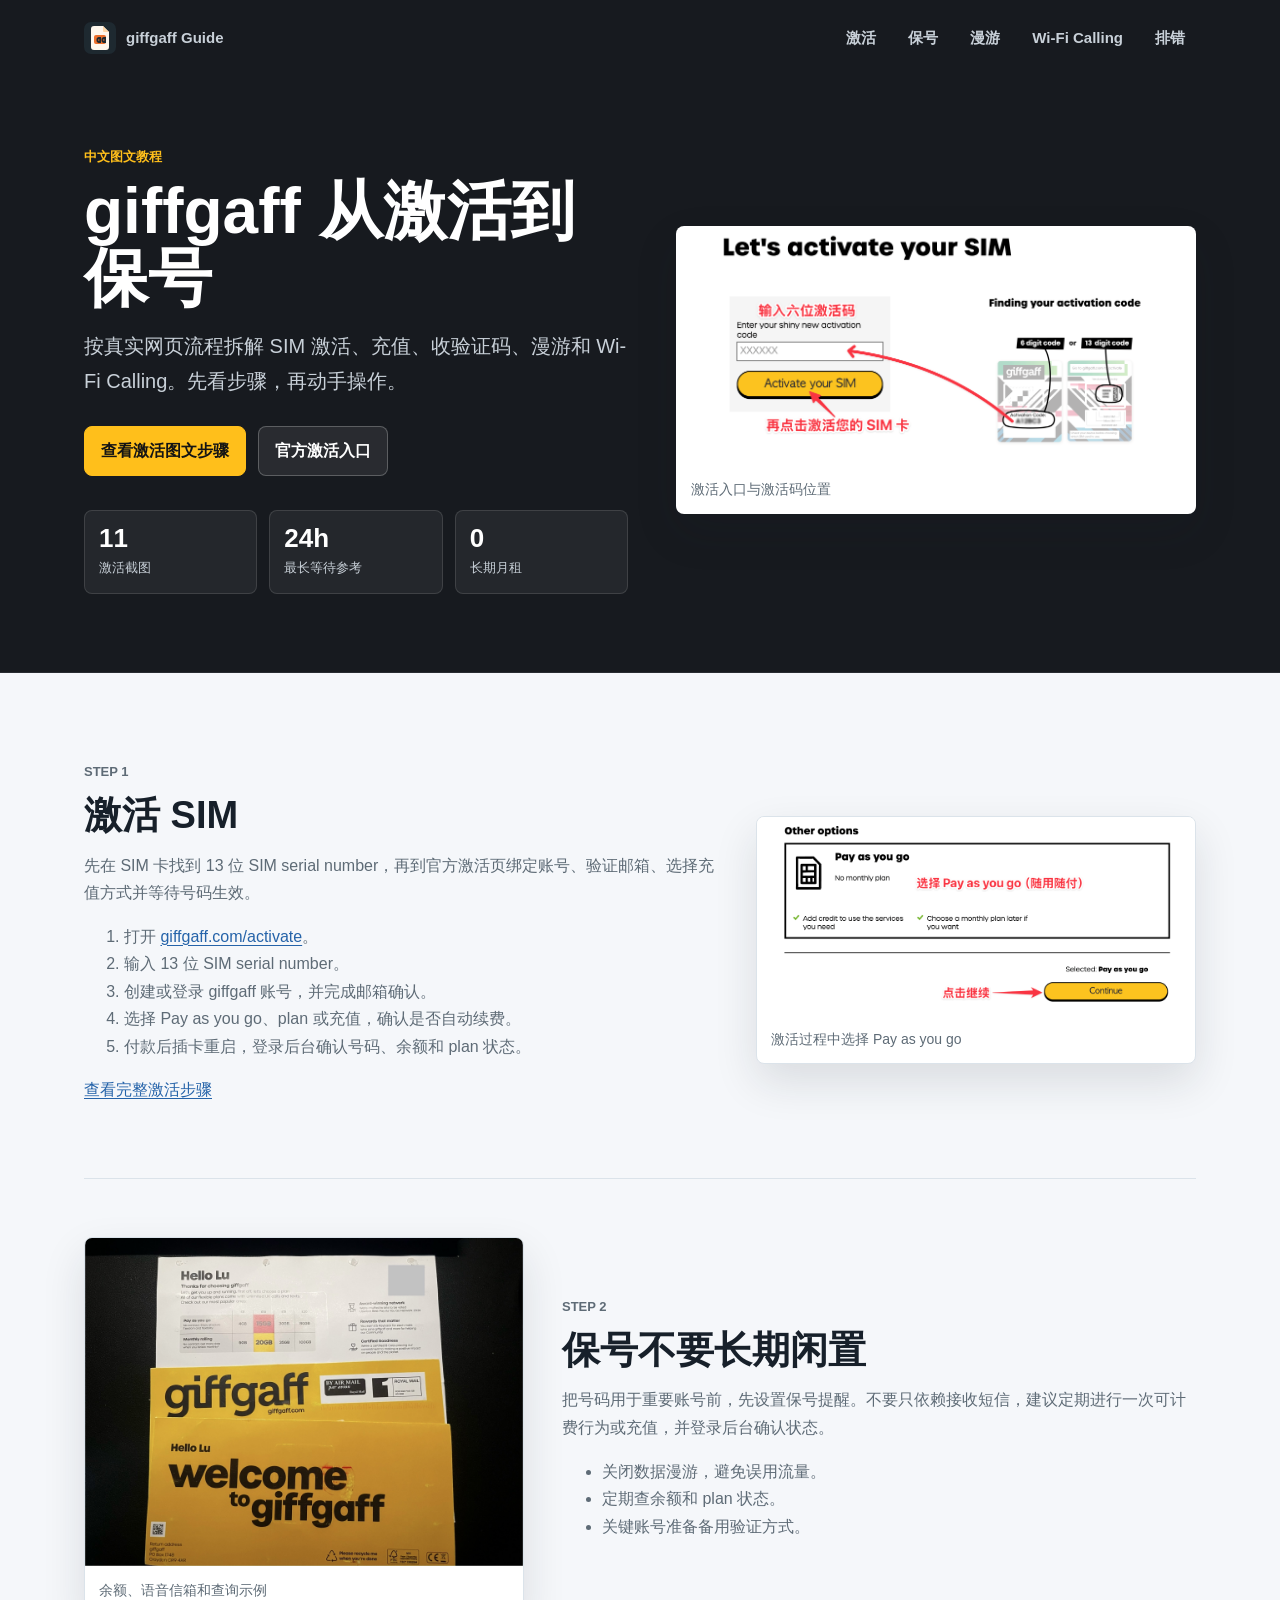
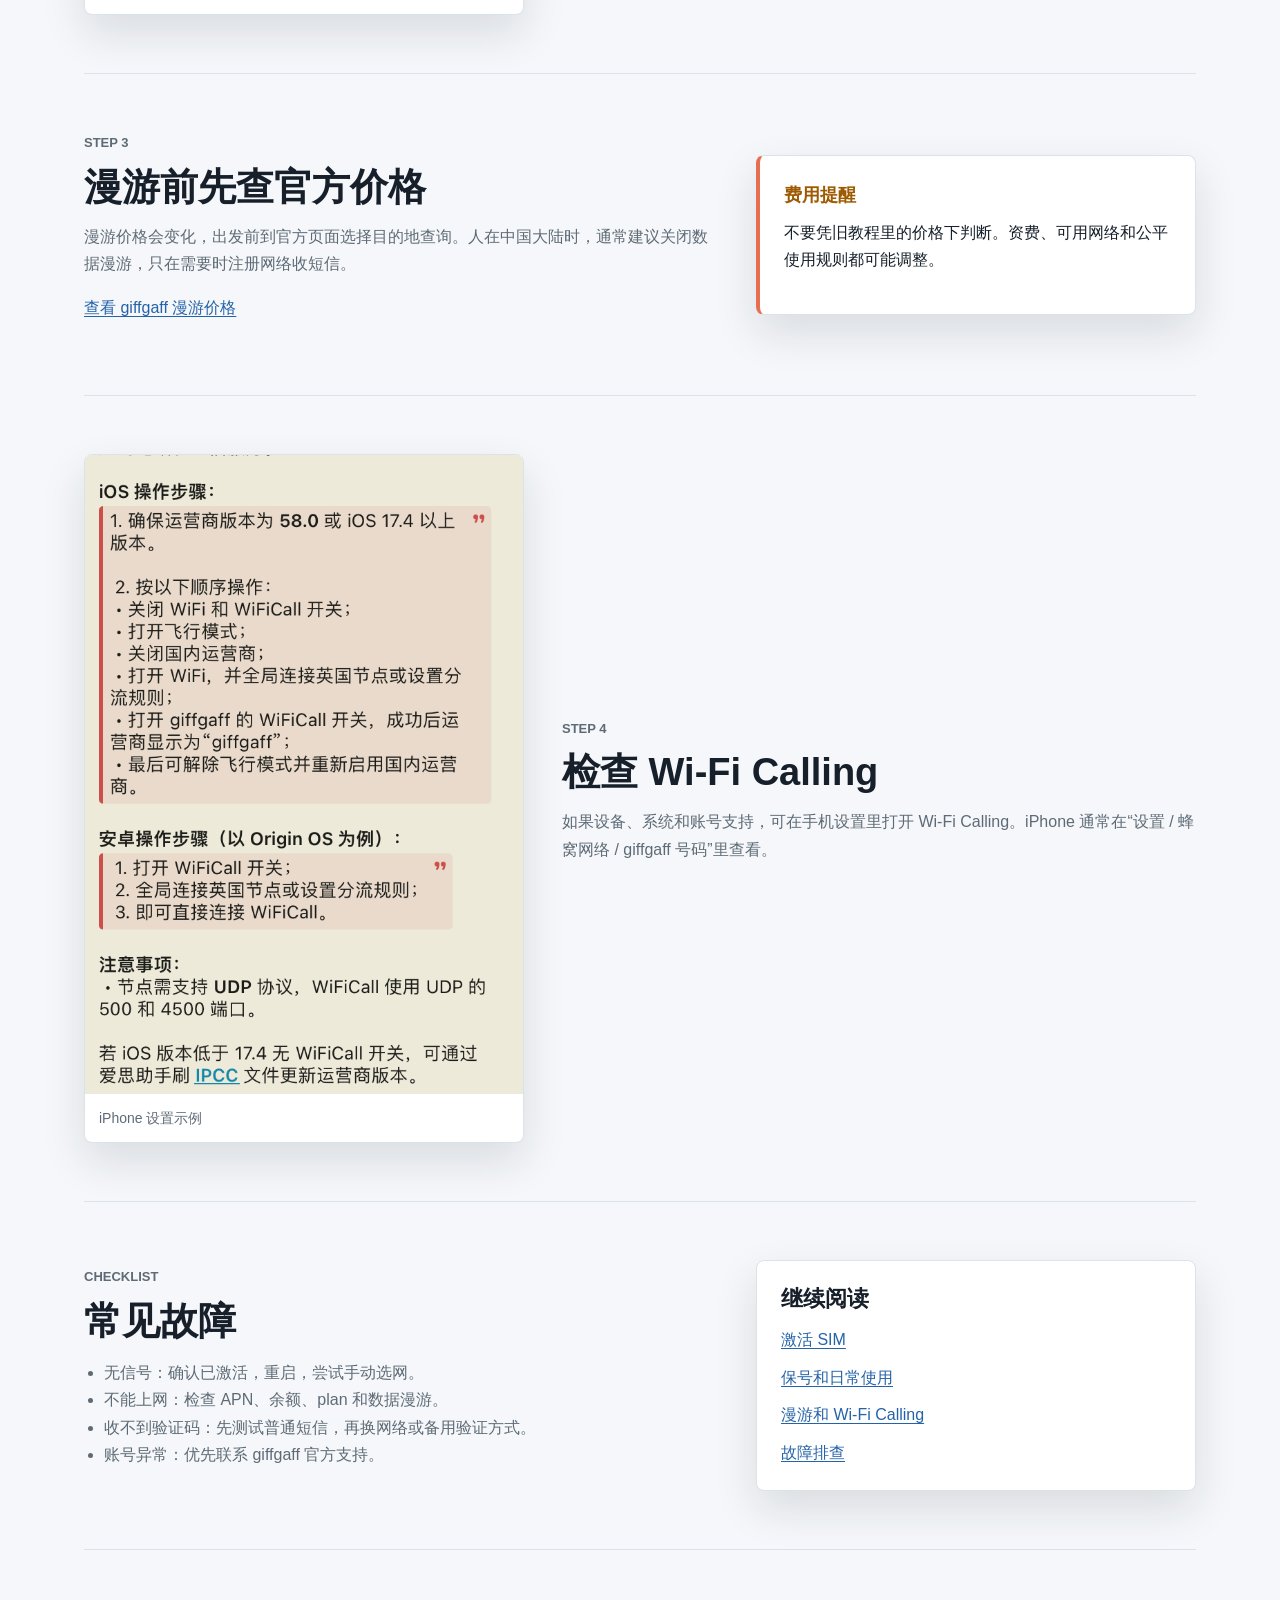
==== commit 4ccc6305: "Update index.html" ====
--- a/index.html
+++ b/index.html
@@ -58,10 +58,10 @@
         <div class="section-copy">
           <p class="kicker">Step 1</p>
           <h2>激活 SIM</h2>
-          <p>先在 SIM 卡套上找到 activation code，再到官方激活页绑定账号、验证邮箱、选择充值方式并等待号码生效。</p>
+          <p>先在 SIM 卡找到 13 位 SIM serial number，再到官方激活页绑定账号、验证邮箱、选择充值方式并等待号码生效。</p>
           <ol>
             <li>打开 <a href="https://www.giffgaff.com/activate">giffgaff.com/activate</a>。</li>
-            <li>输入 6 位 activation code；页面允许时也可用 13 位 SIM serial number。</li>
+            <li>输入 13 位 SIM serial number。</li>
             <li>创建或登录 giffgaff 账号，并完成邮箱确认。</li>
             <li>选择 Pay as you go、plan 或充值，确认是否自动续费。</li>
             <li>付款后插卡重启，登录后台确认号码、余额和 plan 状态。</li>
